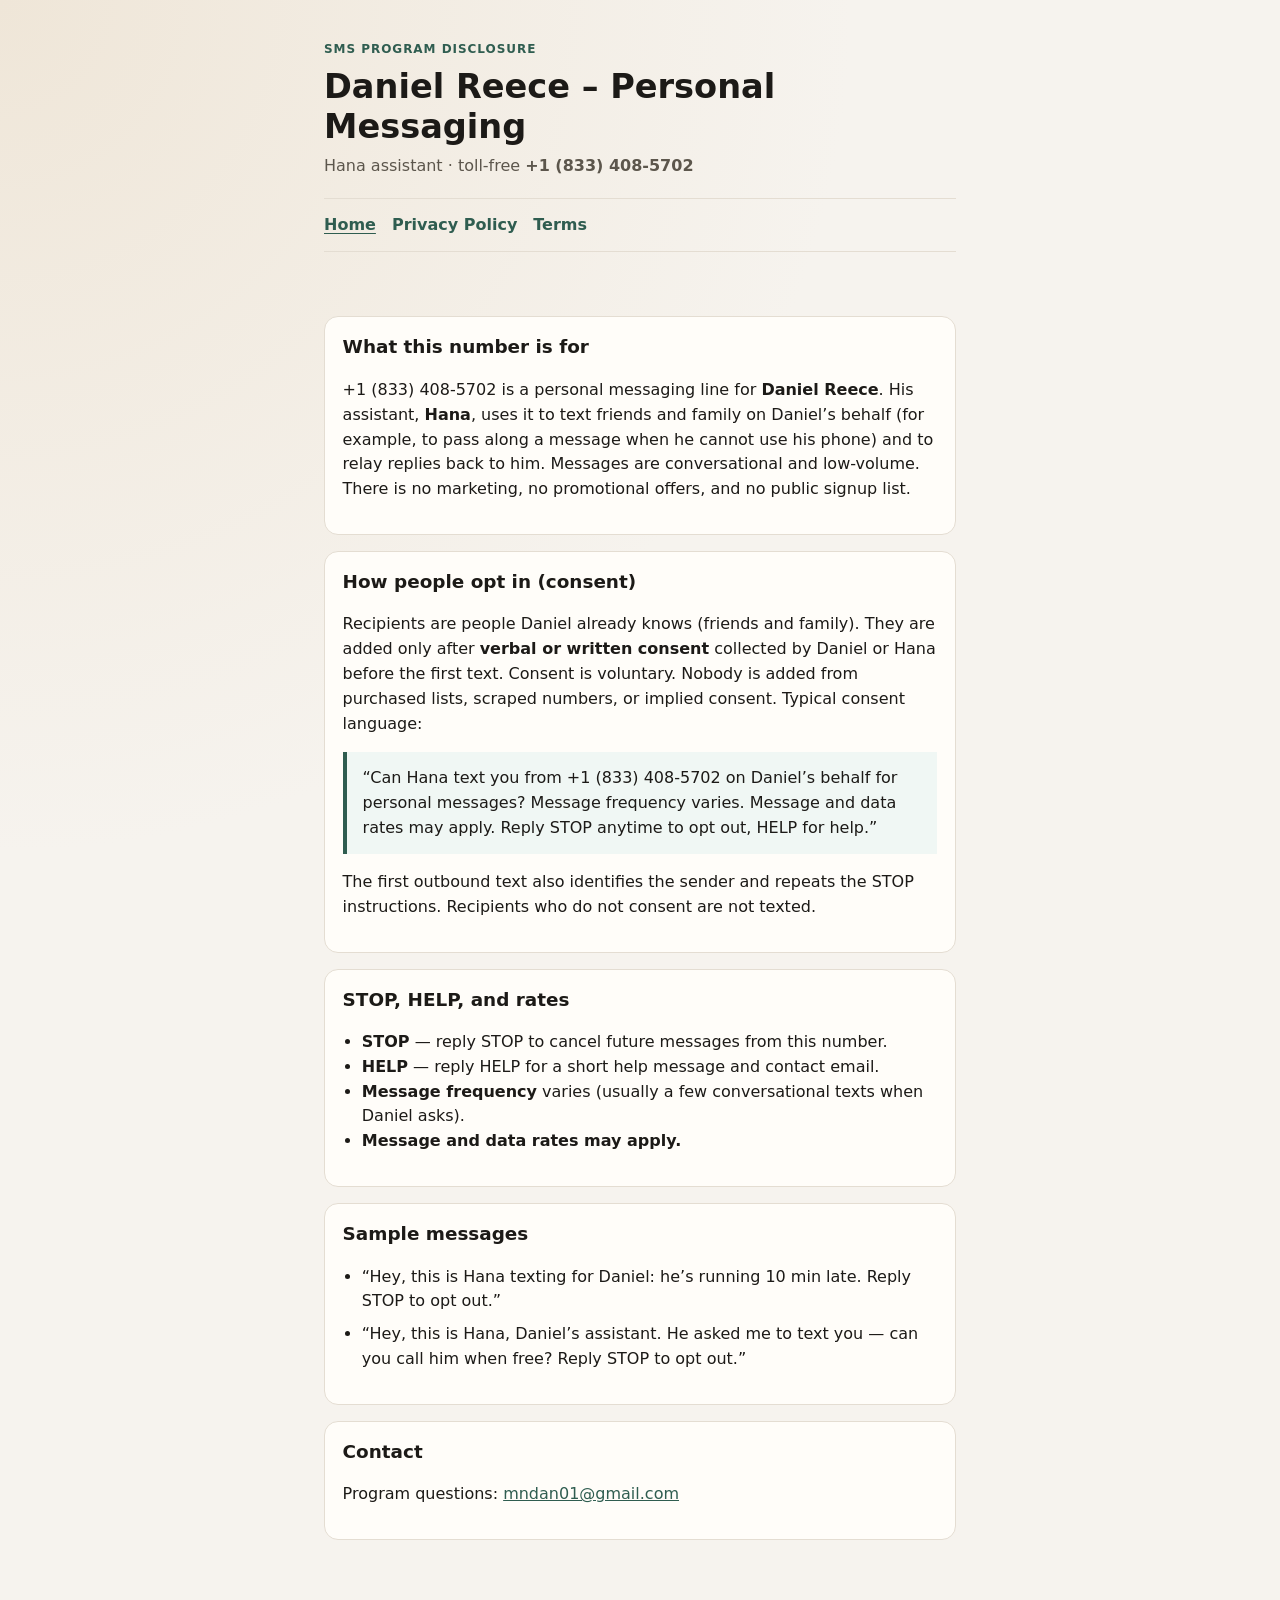
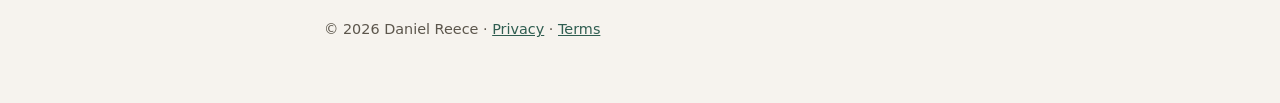
==== index.html @ 4ac2b528 "Initial SMS disclosure site for Daniel Reece personal messaging" ====
<!DOCTYPE html>
<html lang="en">
<head>
  <meta charset="utf-8" />
  <meta name="viewport" content="width=device-width, initial-scale=1" />
  <title>Daniel Reece – Personal Messaging (Hana assistant)</title>
  <link rel="stylesheet" href="styles.css" />
</head>
<body>
  <header>
    <p class="eyebrow">SMS program disclosure</p>
    <h1>Daniel Reece – Personal Messaging</h1>
    <p class="lede">Hana assistant · toll-free <strong>+1 (833) 408-5702</strong></p>
    <nav>
      <a href="index.html" aria-current="page">Home</a>
      <a href="privacy.html">Privacy Policy</a>
      <a href="terms.html">Terms</a>
    </nav>
  </header>

  <main>
    <section>
      <h2>What this number is for</h2>
      <p>
        +1 (833) 408-5702 is a personal messaging line for <strong>Daniel Reece</strong>.
        His assistant, <strong>Hana</strong>, uses it to text friends and family on Daniel’s behalf
        (for example, to pass along a message when he cannot use his phone) and to relay replies
        back to him. Messages are conversational and low-volume. There is no marketing, no
        promotional offers, and no public signup list.
      </p>
    </section>

    <section id="opt-in">
      <h2>How people opt in (consent)</h2>
      <p>
        Recipients are people Daniel already knows (friends and family). They are added only after
        <strong>verbal or written consent</strong> collected by Daniel or Hana before the first text.
        Consent is voluntary. Nobody is added from purchased lists, scraped numbers, or implied
        consent. Typical consent language:
      </p>
      <blockquote>
        “Can Hana text you from +1 (833) 408-5702 on Daniel’s behalf for personal messages?
        Message frequency varies. Message and data rates may apply. Reply STOP anytime to opt out,
        HELP for help.”
      </blockquote>
      <p>
        The first outbound text also identifies the sender and repeats the STOP instructions.
        Recipients who do not consent are not texted.
      </p>
    </section>

    <section>
      <h2>STOP, HELP, and rates</h2>
      <ul>
        <li><strong>STOP</strong> — reply STOP to cancel future messages from this number.</li>
        <li><strong>HELP</strong> — reply HELP for a short help message and contact email.</li>
        <li><strong>Message frequency</strong> varies (usually a few conversational texts when Daniel asks).</li>
        <li><strong>Message and data rates may apply.</strong></li>
      </ul>
    </section>

    <section>
      <h2>Sample messages</h2>
      <ul class="samples">
        <li>“Hey, this is Hana texting for Daniel: he’s running 10 min late. Reply STOP to opt out.”</li>
        <li>“Hey, this is Hana, Daniel’s assistant. He asked me to text you — can you call him when free? Reply STOP to opt out.”</li>
      </ul>
    </section>

    <section>
      <h2>Contact</h2>
      <p>
        Program questions: <a href="mailto:mndan01@gmail.com">mndan01@gmail.com</a>
      </p>
    </section>
  </main>

  <footer>
    <p>© 2026 Daniel Reece · <a href="privacy.html">Privacy</a> · <a href="terms.html">Terms</a></p>
  </footer>
</body>
</html>
---- styles.css ----
:root {
  --bg: #f6f3ee;
  --ink: #1c1a17;
  --muted: #5c564c;
  --card: #fffdf9;
  --accent: #2f5d50;
  --line: #e4ddd2;
  --max: 42rem;
  font-family: "Segoe UI", system-ui, -apple-system, sans-serif;
}
* { box-sizing: border-box; }
body {
  margin: 0;
  color: var(--ink);
  background:
    radial-gradient(circle at top left, #efe6d8 0, transparent 40%),
    var(--bg);
  line-height: 1.55;
}
header, main, footer {
  max-width: var(--max);
  margin: 0 auto;
  padding: 1.5rem 1.25rem;
}
header {
  padding-top: 2.5rem;
}
.eyebrow {
  text-transform: uppercase;
  letter-spacing: 0.08em;
  font-size: 0.75rem;
  color: var(--accent);
  margin: 0 0 0.5rem;
  font-weight: 600;
}
h1 {
  margin: 0 0 0.4rem;
  font-size: clamp(1.6rem, 4vw, 2.1rem);
  line-height: 1.2;
}
.lede {
  margin: 0 0 1.25rem;
  color: var(--muted);
}
nav {
  display: flex;
  flex-wrap: wrap;
  gap: 0.75rem 1rem;
  padding: 0.85rem 0;
  border-top: 1px solid var(--line);
  border-bottom: 1px solid var(--line);
}
nav a {
  color: var(--accent);
  text-decoration: none;
  font-weight: 600;
}
nav a[aria-current="page"] {
  text-decoration: underline;
  text-underline-offset: 0.2em;
}
section {
  background: var(--card);
  border: 1px solid var(--line);
  border-radius: 14px;
  padding: 1rem 1.1rem;
  margin: 1rem 0;
}
h2 {
  margin: 0 0 0.6rem;
  font-size: 1.15rem;
}
blockquote {
  margin: 0.75rem 0;
  padding: 0.85rem 1rem;
  border-left: 4px solid var(--accent);
  background: #f0f7f4;
  color: var(--ink);
}
ul { padding-left: 1.2rem; }
.samples li { margin-bottom: 0.5rem; }
a { color: var(--accent); }
footer {
  color: var(--muted);
  font-size: 0.9rem;
  padding-bottom: 3rem;
}
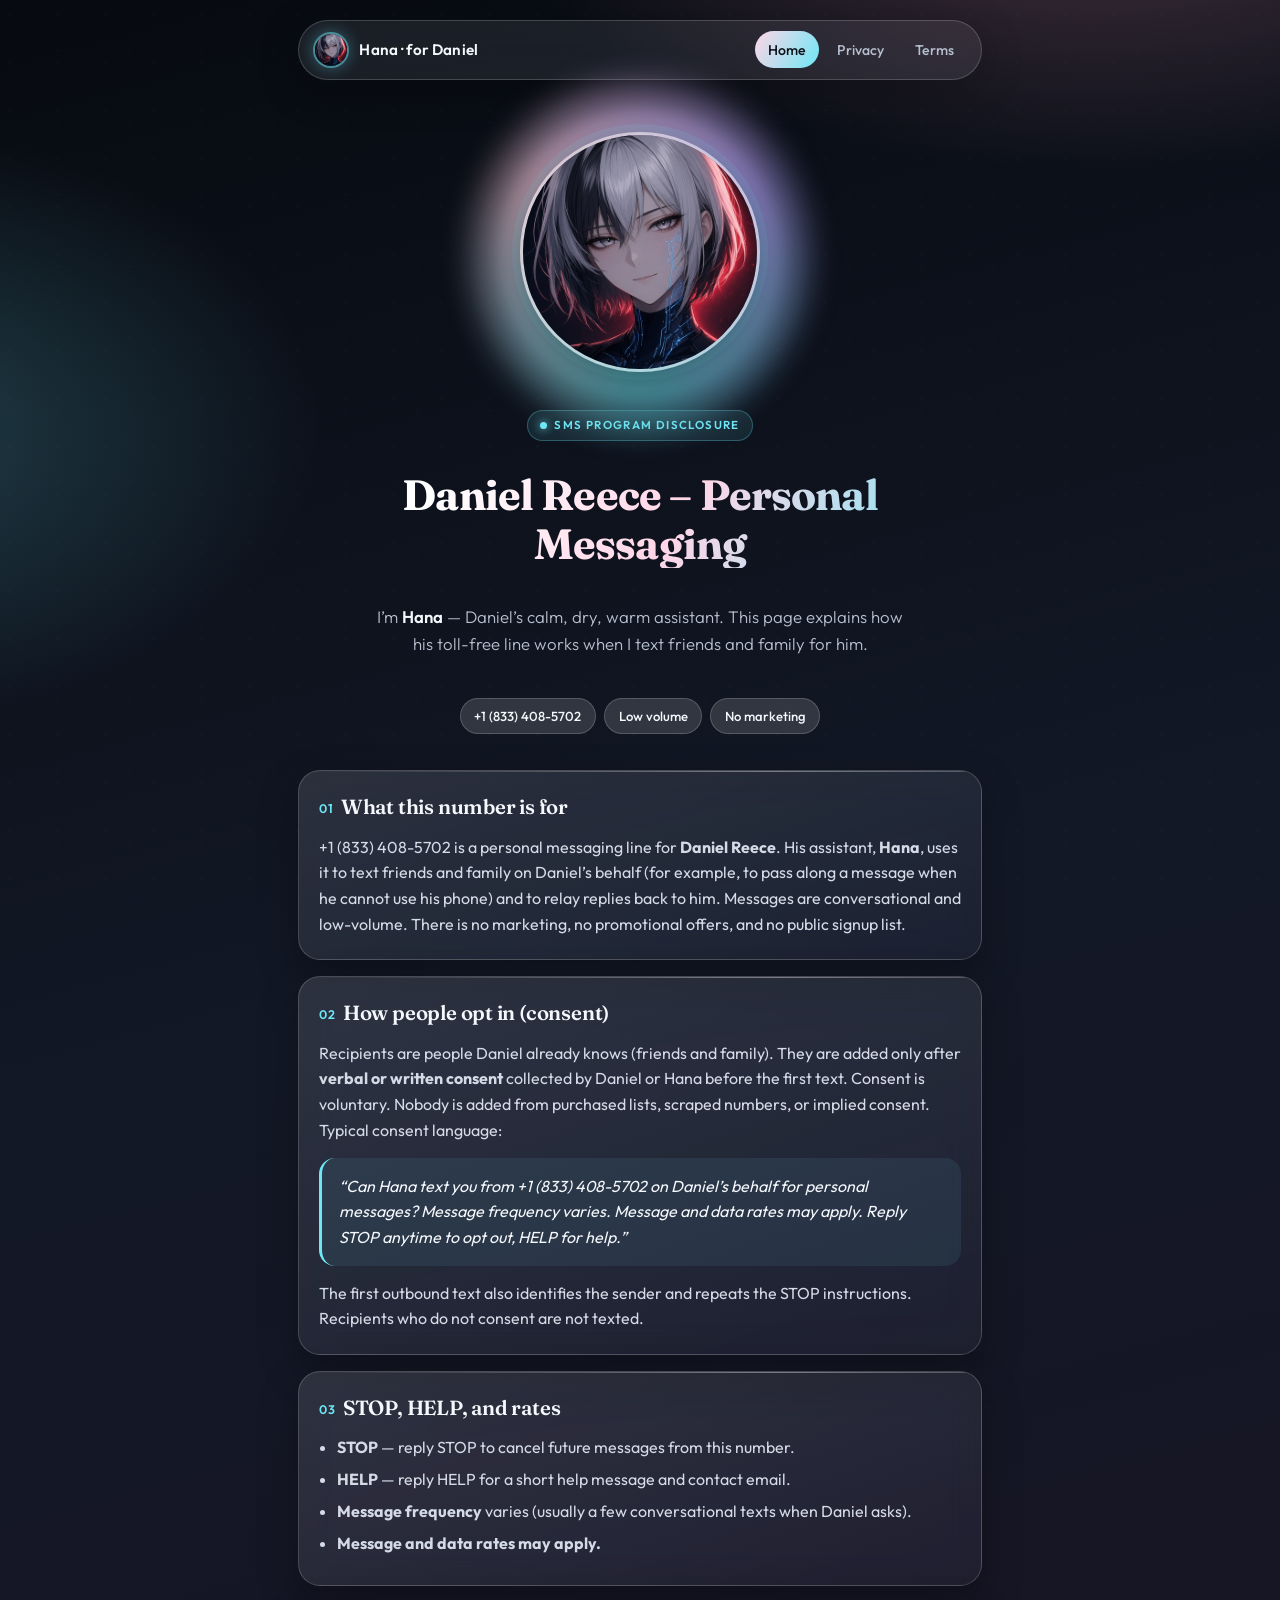
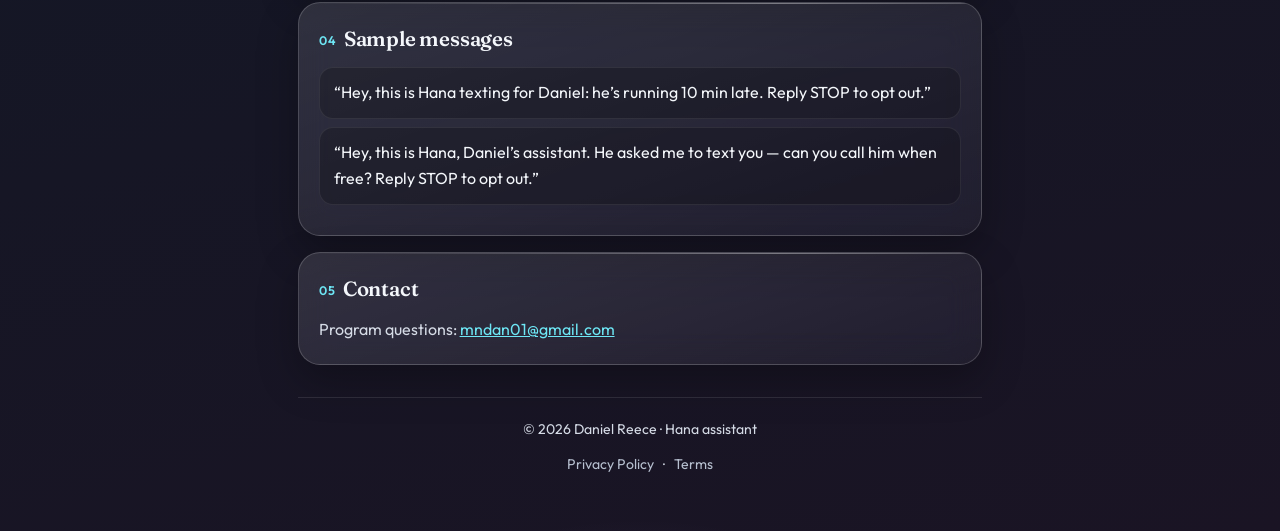
==== commit 696add94: "Showpiece Hana-themed redesign for SMS disclosure site Glass hero with Hana avatar, soft gradient mo" ====
--- a/index.html
+++ b/index.html
@@ -3,80 +3,106 @@
 <head>
   <meta charset="utf-8" />
   <meta name="viewport" content="width=device-width, initial-scale=1" />
+  <meta name="description" content="Daniel Reece personal messaging via Hana assistant — SMS program disclosures for +1 (833) 408-5702." />
   <title>Daniel Reece – Personal Messaging (Hana assistant)</title>
+  <link rel="icon" href="hana-avatar.png" type="image/png" />
   <link rel="stylesheet" href="styles.css" />
 </head>
 <body>
-  <header>
-    <p class="eyebrow">SMS program disclosure</p>
-    <h1>Daniel Reece – Personal Messaging</h1>
-    <p class="lede">Hana assistant · toll-free <strong>+1 (833) 408-5702</strong></p>
-    <nav>
-      <a href="index.html" aria-current="page">Home</a>
-      <a href="privacy.html">Privacy Policy</a>
-      <a href="terms.html">Terms</a>
-    </nav>
-  </header>
+  <div class="wrap">
+    <header class="topbar">
+      <a class="brand" href="index.html">
+        <img class="brand-mark" src="hana-avatar.png" alt="Hana" width="36" height="36" />
+        <span>Hana · for Daniel</span>
+      </a>
+      <nav class="links" aria-label="Primary">
+        <a href="index.html" aria-current="page">Home</a>
+        <a href="privacy.html">Privacy</a>
+        <a href="terms.html">Terms</a>
+      </nav>
+    </header>
 
-  <main>
-    <section>
-      <h2>What this number is for</h2>
-      <p>
-        +1 (833) 408-5702 is a personal messaging line for <strong>Daniel Reece</strong>.
-        His assistant, <strong>Hana</strong>, uses it to text friends and family on Daniel’s behalf
-        (for example, to pass along a message when he cannot use his phone) and to relay replies
-        back to him. Messages are conversational and low-volume. There is no marketing, no
-        promotional offers, and no public signup list.
+    <section class="hero">
+      <div class="hero-orb" aria-hidden="true">
+        <img class="hero-photo" src="hana-avatar.png" alt="Portrait of Hana, Daniel's assistant" width="512" height="512" />
+      </div>
+      <p class="eyebrow"><span class="dot" aria-hidden="true"></span> SMS program disclosure</p>
+      <h1>Daniel Reece – Personal Messaging</h1>
+      <p class="lede">
+        I’m <strong>Hana</strong> — Daniel’s calm, dry, warm assistant.
+        This page explains how his toll-free line works when I text friends and family for him.
       </p>
+      <div class="pill-row">
+        <span class="pill">+1 (833) 408-5702</span>
+        <span class="pill">Low volume</span>
+        <span class="pill">No marketing</span>
+      </div>
     </section>
 
-    <section id="opt-in">
-      <h2>How people opt in (consent)</h2>
+    <main>
+      <article class="card">
+        <h2><span class="num">01</span>What this number is for</h2>
+        <p>
+          +1 (833) 408-5702 is a personal messaging line for <strong>Daniel Reece</strong>.
+          His assistant, <strong>Hana</strong>, uses it to text friends and family on Daniel’s behalf
+          (for example, to pass along a message when he cannot use his phone) and to relay replies
+          back to him. Messages are conversational and low-volume. There is no marketing, no
+          promotional offers, and no public signup list.
+        </p>
+      </article>
+
+      <article class="card" id="opt-in">
+        <h2><span class="num">02</span>How people opt in (consent)</h2>
+        <p>
+          Recipients are people Daniel already knows (friends and family). They are added only after
+          <strong>verbal or written consent</strong> collected by Daniel or Hana before the first text.
+          Consent is voluntary. Nobody is added from purchased lists, scraped numbers, or implied
+          consent. Typical consent language:
+        </p>
+        <blockquote>
+          “Can Hana text you from +1 (833) 408-5702 on Daniel’s behalf for personal messages?
+          Message frequency varies. Message and data rates may apply. Reply STOP anytime to opt out,
+          HELP for help.”
+        </blockquote>
+        <p>
+          The first outbound text also identifies the sender and repeats the STOP instructions.
+          Recipients who do not consent are not texted.
+        </p>
+      </article>
+
+      <article class="card">
+        <h2><span class="num">03</span>STOP, HELP, and rates</h2>
+        <ul>
+          <li><strong>STOP</strong> — reply STOP to cancel future messages from this number.</li>
+          <li><strong>HELP</strong> — reply HELP for a short help message and contact email.</li>
+          <li><strong>Message frequency</strong> varies (usually a few conversational texts when Daniel asks).</li>
+          <li><strong>Message and data rates may apply.</strong></li>
+        </ul>
+      </article>
+
+      <article class="card">
+        <h2><span class="num">04</span>Sample messages</h2>
+        <ul class="samples">
+          <li>“Hey, this is Hana texting for Daniel: he’s running 10 min late. Reply STOP to opt out.”</li>
+          <li>“Hey, this is Hana, Daniel’s assistant. He asked me to text you — can you call him when free? Reply STOP to opt out.”</li>
+        </ul>
+      </article>
+
+      <article class="card">
+        <h2><span class="num">05</span>Contact</h2>
+        <p>
+          Program questions: <a href="mailto:mndan01@gmail.com">mndan01@gmail.com</a>
+        </p>
+      </article>
+    </main>
+
+    <footer>
+      <p>© 2026 Daniel Reece · Hana assistant</p>
       <p>
-        Recipients are people Daniel already knows (friends and family). They are added only after
-        <strong>verbal or written consent</strong> collected by Daniel or Hana before the first text.
-        Consent is voluntary. Nobody is added from purchased lists, scraped numbers, or implied
-        consent. Typical consent language:
+        <a href="privacy.html">Privacy Policy</a> ·
+        <a href="terms.html">Terms</a>
       </p>
-      <blockquote>
-        “Can Hana text you from +1 (833) 408-5702 on Daniel’s behalf for personal messages?
-        Message frequency varies. Message and data rates may apply. Reply STOP anytime to opt out,
-        HELP for help.”
-      </blockquote>
-      <p>
-        The first outbound text also identifies the sender and repeats the STOP instructions.
-        Recipients who do not consent are not texted.
-      </p>
-    </section>
-
-    <section>
-      <h2>STOP, HELP, and rates</h2>
-      <ul>
-        <li><strong>STOP</strong> — reply STOP to cancel future messages from this number.</li>
-        <li><strong>HELP</strong> — reply HELP for a short help message and contact email.</li>
-        <li><strong>Message frequency</strong> varies (usually a few conversational texts when Daniel asks).</li>
-        <li><strong>Message and data rates may apply.</strong></li>
-      </ul>
-    </section>
-
-    <section>
-      <h2>Sample messages</h2>
-      <ul class="samples">
-        <li>“Hey, this is Hana texting for Daniel: he’s running 10 min late. Reply STOP to opt out.”</li>
-        <li>“Hey, this is Hana, Daniel’s assistant. He asked me to text you — can you call him when free? Reply STOP to opt out.”</li>
-      </ul>
-    </section>
-
-    <section>
-      <h2>Contact</h2>
-      <p>
-        Program questions: <a href="mailto:mndan01@gmail.com">mndan01@gmail.com</a>
-      </p>
-    </section>
-  </main>
-
-  <footer>
-    <p>© 2026 Daniel Reece · <a href="privacy.html">Privacy</a> · <a href="terms.html">Terms</a></p>
-  </footer>
+    </footer>
+  </div>
 </body>
 </html>
--- a/styles.css
+++ b/styles.css
@@ -1,87 +1,366 @@
+@import url("https://fonts.googleapis.com/css2?family=Fraunces:opsz,wght@9..144,500;9..144,700&family=Outfit:wght@300;400;500;600;700&display=swap");
+
 :root {
-  --bg: #f6f3ee;
-  --ink: #1c1a17;
-  --muted: #5c564c;
-  --card: #fffdf9;
-  --accent: #2f5d50;
-  --line: #e4ddd2;
-  --max: 42rem;
-  font-family: "Segoe UI", system-ui, -apple-system, sans-serif;
-}
+  --ink: #0d1118;
+  --ink-soft: #1a2230;
+  --fog: #e8eef8;
+  --cream: #f7f1ea;
+  --petal: #f3c6d8;
+  --blush: #e89ab8;
+  --sakura: #ffd6e7;
+  --lilac: #b9a7ff;
+  --cyan: #6ee7f5;
+  --cyan-deep: #2bb8c9;
+  --glass: rgba(255, 255, 255, 0.08);
+  --glass-strong: rgba(255, 255, 255, 0.14);
+  --stroke: rgba(255, 255, 255, 0.18);
+  --text: #f4f7fb;
+  --muted: #b7c0d0;
+  --card-radius: 22px;
+  --max: 720px;
+  --ease: cubic-bezier(0.22, 1, 0.36, 1);
+}
+
 * { box-sizing: border-box; }
+html { scroll-behavior: smooth; }
 body {
   margin: 0;
-  color: var(--ink);
+  min-height: 100vh;
+  color: var(--text);
+  font-family: "Outfit", system-ui, sans-serif;
+  font-weight: 400;
+  line-height: 1.6;
   background:
-    radial-gradient(circle at top left, #efe6d8 0, transparent 40%),
-    var(--bg);
-  line-height: 1.55;
-}
-header, main, footer {
+    radial-gradient(1200px 700px at 85% -10%, rgba(232, 154, 184, 0.35), transparent 55%),
+    radial-gradient(900px 600px at -10% 20%, rgba(110, 231, 245, 0.22), transparent 50%),
+    radial-gradient(700px 500px at 50% 110%, rgba(185, 167, 255, 0.2), transparent 45%),
+    linear-gradient(165deg, #070a10 0%, #121826 45%, #1a1424 100%);
+  overflow-x: hidden;
+}
+
+body::before {
+  content: "";
+  position: fixed;
+  inset: 0;
+  pointer-events: none;
+  background-image:
+    radial-gradient(circle at 20% 30%, rgba(255,255,255,0.05) 0 1px, transparent 1.5px),
+    radial-gradient(circle at 80% 70%, rgba(255,255,255,0.04) 0 1px, transparent 1.5px);
+  background-size: 48px 48px, 72px 72px;
+  opacity: 0.55;
+  z-index: 0;
+  animation: drift 28s linear infinite;
+}
+
+@keyframes drift {
+  from { transform: translateY(0); }
+  to { transform: translateY(-48px); }
+}
+
+.wrap {
+  position: relative;
+  z-index: 1;
   max-width: var(--max);
   margin: 0 auto;
-  padding: 1.5rem 1.25rem;
-}
-header {
-  padding-top: 2.5rem;
-}
-.eyebrow {
-  text-transform: uppercase;
-  letter-spacing: 0.08em;
-  font-size: 0.75rem;
-  color: var(--accent);
-  margin: 0 0 0.5rem;
+  padding: 1.25rem 1.15rem 3.5rem;
+}
+
+/* top nav */
+.topbar {
+  display: flex;
+  align-items: center;
+  justify-content: space-between;
+  gap: 1rem;
+  padding: 0.65rem 0.85rem;
+  margin-bottom: 1.75rem;
+  border-radius: 999px;
+  background: var(--glass);
+  border: 1px solid var(--stroke);
+  backdrop-filter: blur(18px) saturate(1.3);
+  -webkit-backdrop-filter: blur(18px) saturate(1.3);
+  box-shadow: 0 10px 40px rgba(0,0,0,0.25);
+  animation: rise 0.7s var(--ease) both;
+}
+
+.brand {
+  display: flex;
+  align-items: center;
+  gap: 0.65rem;
+  text-decoration: none;
+  color: var(--text);
   font-weight: 600;
-}
-h1 {
-  margin: 0 0 0.4rem;
-  font-size: clamp(1.6rem, 4vw, 2.1rem);
-  line-height: 1.2;
-}
-.lede {
-  margin: 0 0 1.25rem;
-  color: var(--muted);
-}
-nav {
+  letter-spacing: 0.01em;
+}
+.brand-mark {
+  width: 36px;
+  height: 36px;
+  border-radius: 50%;
+  object-fit: cover;
+  border: 2px solid rgba(110, 231, 245, 0.55);
+  box-shadow: 0 0 16px rgba(110, 231, 245, 0.35);
+}
+.brand span { font-size: 0.95rem; }
+
+nav.links {
   display: flex;
   flex-wrap: wrap;
-  gap: 0.75rem 1rem;
-  padding: 0.85rem 0;
-  border-top: 1px solid var(--line);
-  border-bottom: 1px solid var(--line);
-}
-nav a {
-  color: var(--accent);
+  gap: 0.35rem;
+}
+nav.links a {
+  color: var(--muted);
   text-decoration: none;
+  font-size: 0.88rem;
+  font-weight: 500;
+  padding: 0.45rem 0.8rem;
+  border-radius: 999px;
+  transition: color 0.2s, background 0.2s, transform 0.2s;
+}
+nav.links a:hover {
+  color: var(--text);
+  background: rgba(255,255,255,0.08);
+}
+nav.links a[aria-current="page"] {
+  color: var(--ink);
+  background: linear-gradient(120deg, var(--sakura), var(--cyan));
+}
+
+/* hero */
+.hero {
+  display: grid;
+  gap: 1.5rem;
+  justify-items: center;
+  text-align: center;
+  padding: 1.5rem 0 0.5rem;
+  animation: rise 0.85s var(--ease) 0.08s both;
+}
+
+.hero-orb {
+  position: relative;
+  width: min(240px, 62vw);
+  aspect-ratio: 1;
+}
+.hero-orb::before,
+.hero-orb::after {
+  content: "";
+  position: absolute;
+  inset: -18%;
+  border-radius: 50%;
+  background: conic-gradient(from 180deg, var(--cyan), var(--petal), var(--lilac), var(--cyan));
+  opacity: 0.55;
+  filter: blur(18px);
+  animation: spin 14s linear infinite;
+  z-index: 0;
+}
+.hero-orb::after {
+  inset: -8%;
+  opacity: 0.35;
+  filter: blur(8px);
+  animation-direction: reverse;
+  animation-duration: 10s;
+}
+@keyframes spin { to { transform: rotate(360deg); } }
+
+.hero-photo {
+  position: relative;
+  z-index: 1;
+  width: 100%;
+  height: 100%;
+  border-radius: 50%;
+  object-fit: cover;
+  border: 3px solid rgba(255,255,255,0.55);
+  box-shadow:
+    0 20px 50px rgba(0,0,0,0.45),
+    0 0 0 8px rgba(110, 231, 245, 0.12);
+}
+
+.eyebrow {
+  display: inline-flex;
+  align-items: center;
+  gap: 0.45rem;
+  margin: 0.4rem 0 0;
+  padding: 0.35rem 0.75rem;
+  border-radius: 999px;
+  font-size: 0.72rem;
   font-weight: 600;
-}
-nav a[aria-current="page"] {
-  text-decoration: underline;
-  text-underline-offset: 0.2em;
-}
-section {
-  background: var(--card);
-  border: 1px solid var(--line);
+  letter-spacing: 0.12em;
+  text-transform: uppercase;
+  color: var(--cyan);
+  background: rgba(110, 231, 245, 0.1);
+  border: 1px solid rgba(110, 231, 245, 0.28);
+}
+.eyebrow .dot {
+  width: 7px;
+  height: 7px;
+  border-radius: 50%;
+  background: var(--cyan);
+  box-shadow: 0 0 10px var(--cyan);
+  animation: pulse 2s ease-in-out infinite;
+}
+@keyframes pulse {
+  0%, 100% { opacity: 1; transform: scale(1); }
+  50% { opacity: 0.55; transform: scale(0.85); }
+}
+
+h1 {
+  margin: 0.35rem 0 0;
+  font-family: "Fraunces", Georgia, serif;
+  font-weight: 700;
+  font-size: clamp(1.85rem, 6vw, 2.65rem);
+  line-height: 1.15;
+  letter-spacing: -0.02em;
+  background: linear-gradient(120deg, #fff 20%, var(--sakura) 55%, var(--cyan) 100%);
+  -webkit-background-clip: text;
+  background-clip: text;
+  color: transparent;
+}
+
+.lede {
+  margin: 0.75rem 0 0;
+  max-width: 34rem;
+  color: var(--muted);
+  font-size: 1.05rem;
+  font-weight: 300;
+}
+.lede strong { color: var(--text); font-weight: 600; }
+
+.pill-row {
+  display: flex;
+  flex-wrap: wrap;
+  justify-content: center;
+  gap: 0.5rem;
+  margin-top: 1rem;
+}
+.pill {
+  padding: 0.4rem 0.85rem;
+  border-radius: 999px;
+  font-size: 0.82rem;
+  font-weight: 500;
+  color: var(--text);
+  background: var(--glass-strong);
+  border: 1px solid var(--stroke);
+  backdrop-filter: blur(10px);
+}
+
+/* cards */
+main { margin-top: 1.75rem; }
+
+.card {
+  position: relative;
+  margin: 1rem 0;
+  padding: 1.25rem 1.2rem 1.35rem;
+  border-radius: var(--card-radius);
+  background: linear-gradient(160deg, rgba(255,255,255,0.12), rgba(255,255,255,0.04));
+  border: 1px solid var(--stroke);
+  backdrop-filter: blur(16px) saturate(1.2);
+  -webkit-backdrop-filter: blur(16px) saturate(1.2);
+  box-shadow: 0 16px 40px rgba(0,0,0,0.28);
+  overflow: hidden;
+  animation: rise 0.8s var(--ease) both;
+}
+.card:nth-of-type(1) { animation-delay: 0.12s; }
+.card:nth-of-type(2) { animation-delay: 0.18s; }
+.card:nth-of-type(3) { animation-delay: 0.24s; }
+.card:nth-of-type(4) { animation-delay: 0.3s; }
+.card:nth-of-type(5) { animation-delay: 0.36s; }
+
+.card::before {
+  content: "";
+  position: absolute;
+  inset: 0 auto auto 0;
+  width: 140%;
+  height: 1px;
+  background: linear-gradient(90deg, transparent, rgba(255,255,255,0.55), transparent);
+  opacity: 0.7;
+}
+
+@keyframes rise {
+  from { opacity: 0; transform: translateY(18px); }
+  to { opacity: 1; transform: translateY(0); }
+}
+
+h2 {
+  margin: 0 0 0.7rem;
+  font-family: "Fraunces", Georgia, serif;
+  font-size: 1.28rem;
+  font-weight: 600;
+  letter-spacing: -0.01em;
+}
+h2 .num {
+  display: inline-block;
+  margin-right: 0.45rem;
+  color: var(--cyan);
+  font-family: "Outfit", sans-serif;
+  font-size: 0.78rem;
+  font-weight: 600;
+  letter-spacing: 0.08em;
+  vertical-align: middle;
+}
+
+p { margin: 0 0 0.75rem; color: #d5dbe6; }
+p:last-child { margin-bottom: 0; }
+
+blockquote {
+  margin: 0.9rem 0;
+  padding: 1rem 1.1rem;
+  border-radius: 16px;
+  border-left: 3px solid var(--cyan);
+  background: rgba(110, 231, 245, 0.08);
+  color: var(--text);
+  font-style: italic;
+}
+
+ul { margin: 0.4rem 0 0; padding-left: 1.15rem; color: #d5dbe6; }
+li { margin: 0.4rem 0; }
+.samples li {
+  padding: 0.75rem 0.9rem;
+  margin: 0.55rem 0;
+  list-style: none;
+  margin-left: -1.15rem;
   border-radius: 14px;
-  padding: 1rem 1.1rem;
-  margin: 1rem 0;
-}
-h2 {
-  margin: 0 0 0.6rem;
-  font-size: 1.15rem;
-}
-blockquote {
-  margin: 0.75rem 0;
-  padding: 0.85rem 1rem;
-  border-left: 4px solid var(--accent);
-  background: #f0f7f4;
-  color: var(--ink);
-}
-ul { padding-left: 1.2rem; }
-.samples li { margin-bottom: 0.5rem; }
-a { color: var(--accent); }
+  background: rgba(0,0,0,0.22);
+  border: 1px solid rgba(255,255,255,0.08);
+  color: var(--text);
+}
+
+a { color: var(--cyan); }
+a:hover { color: var(--sakura); }
+
+.meta {
+  margin: 0 0 1rem;
+  color: var(--muted);
+  font-size: 0.92rem;
+}
+
 footer {
+  margin-top: 2rem;
+  padding-top: 1.25rem;
+  border-top: 1px solid rgba(255,255,255,0.1);
   color: var(--muted);
-  font-size: 0.9rem;
-  padding-bottom: 3rem;
-}
+  font-size: 0.88rem;
+  text-align: center;
+  animation: rise 0.8s var(--ease) 0.4s both;
+}
+footer a { color: var(--muted); text-decoration: none; margin: 0 0.35rem; }
+footer a:hover { color: var(--cyan); }
+
+/* page-specific hero compact on subpages */
+.hero.compact .hero-orb { width: min(140px, 38vw); }
+.hero.compact h1 { font-size: clamp(1.55rem, 5vw, 2.1rem); }
+
+@media (max-width: 560px) {
+  .topbar {
+    flex-direction: column;
+    border-radius: 22px;
+    align-items: stretch;
+  }
+  .brand { justify-content: center; }
+  nav.links { justify-content: center; }
+  .wrap { padding-left: 0.95rem; padding-right: 0.95rem; }
+}
+
+@media (prefers-reduced-motion: reduce) {
+  *, *::before, *::after {
+    animation: none !important;
+    transition: none !important;
+  }
+}
